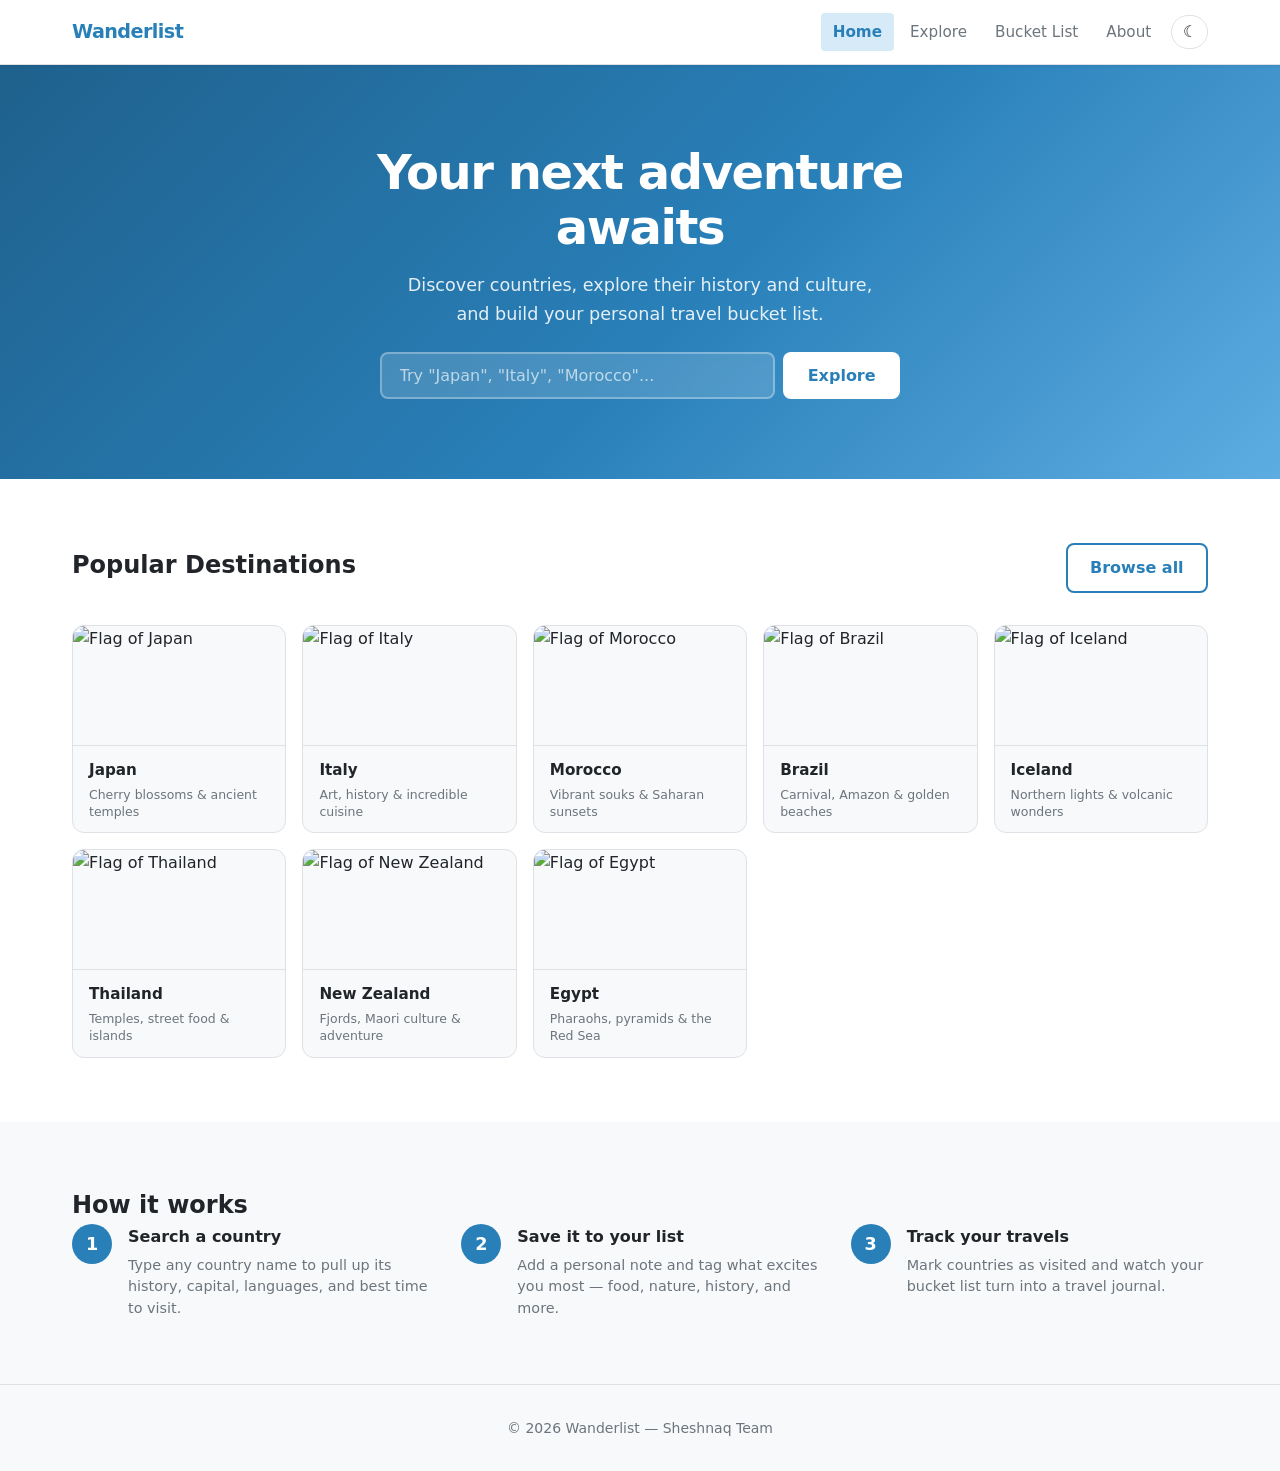
==== src/index.html @ 9b08ce26 "implemented homepage, base.css and home.css and components.js" ====
<!DOCTYPE html>
<html lang="en">
<head>
  <meta charset="UTF-8">
  <meta name="viewport" content="width=device-width, initial-scale=1.0">
  <meta name="description" content="Search countries, explore landmarks and culture, and build your travel bucket list.">
  <title>Wanderlist — Discover Your Next Destination</title>

  <link rel="stylesheet" href="css/base.css">
  <link rel="stylesheet" href="css/layout.css">
  <link rel="stylesheet" href="css/components.css">
  <link rel="stylesheet" href="css/home.css">
</head>
<body>

  <!-- Shared nav injected by components.js -->
  <div id="nav-placeholder"></div>

  <main id="main-content">

    <!-- ── Hero ── -->
    <section class="hero" aria-labelledby="hero-heading">
      <div class="hero-content">
        <h1 class="hero-title" id="hero-heading">Your next adventure awaits</h1>
        <p class="hero-subtitle">
          Discover countries, explore their history and culture, and build your personal travel bucket list.
        </p>
        <form class="search-bar" role="search" id="hero-form">
          <label for="hero-input" class="sr-only">Search for a country</label>
          <input
            type="search"
            id="hero-input"
            name="q"
            placeholder='Try "Japan", "Italy", "Morocco"...'
            autocomplete="off"
            autocapitalize="words"
            spellcheck="false"
          >
          <button type="submit" class="btn btn-white">Explore</button>
        </form>
      </div>
    </section>

    <!-- ── Bucket list teaser (only visible when entries exist) ── -->
    <div class="container">
      <div class="bucket-teaser hidden" id="bucket-teaser" role="status" aria-live="polite">
        <p id="bucket-teaser-text"></p>
        <a href="bucket-list.html" class="btn btn-outline">View Bucket List</a>
      </div>
    </div>

    <!-- ── Featured Destinations ── -->
    <section class="section" aria-labelledby="featured-heading">
      <div class="container">
        <div class="section-header">
          <h2 class="section-title" id="featured-heading">Popular Destinations</h2>
          <a href="explore.html" class="btn btn-outline">Browse all</a>
        </div>
        <div class="card-grid" id="featured-grid">
          <!-- Cards injected by home.js -->
        </div>
      </div>
    </section>

    <!-- ── How it works ── -->
    <section class="section how-it-works" aria-labelledby="how-heading">
      <div class="container">
        <h2 class="section-title" id="how-heading">How it works</h2>
        <ol class="steps-list">
          <li class="step-item">
            <span class="step-number" aria-hidden="true">1</span>
            <div>
              <h3 class="step-title">Search a country</h3>
              <p class="step-desc">Type any country name to pull up its history, capital, languages, and best time to visit.</p>
            </div>
          </li>
          <li class="step-item">
            <span class="step-number" aria-hidden="true">2</span>
            <div>
              <h3 class="step-title">Save it to your list</h3>
              <p class="step-desc">Add a personal note and tag what excites you most — food, nature, history, and more.</p>
            </div>
          </li>
          <li class="step-item">
            <span class="step-number" aria-hidden="true">3</span>
            <div>
              <h3 class="step-title">Track your travels</h3>
              <p class="step-desc">Mark countries as visited and watch your bucket list turn into a travel journal.</p>
            </div>
          </li>
        </ol>
      </div>
    </section>

  </main>

  <!-- Shared footer injected by components.js -->
  <div id="footer-placeholder"></div>

  <script type="module" src="js/home.js"></script>
</body>
</html>
---- src/css/base.css ----
/* base.css — Design tokens, reset, and global typography */

/* ── Design Tokens ── */
:root {
  /* Colors */
  --color-primary:       #2980b9;
  --color-primary-dark:  #1f618d;
  --color-primary-light: #d6eaf8;
  --color-success:       #2ecc71;
  --color-success-dark:  #27ae60;
  --color-danger:        #c0392b;
  --color-danger-bg:     #fdf0ee;
  --color-danger-border: #e8bfbb;

  /* Surface */
  --color-bg:        #ffffff;
  --color-bg-alt:    #f8f9fa;
  --color-border:    #dee2e6;
  --color-text:      #212529;
  --color-text-muted:#6c757d;

  /* Shape */
  --radius-sm:   4px;
  --radius-md:   8px;
  --radius-lg:   12px;
  --radius-pill: 9999px;

  /* Elevation */
  --shadow-sm: 0 1px 3px rgba(0, 0, 0, 0.08);
  --shadow-md: 0 2px 8px rgba(0, 0, 0, 0.12);
  --shadow-lg: 0 8px 24px rgba(0, 0, 0, 0.15);

  /* Layout */
  --nav-height:    64px;
  --container-max: 1200px;

  /* Spacing scale */
  --space-xs: 0.25rem;
  --space-sm: 0.5rem;
  --space-md: 1rem;
  --space-lg: 2rem;
  --space-xl: 4rem;

  /* Typography */
  --font-sans: system-ui, -apple-system, 'Segoe UI', Roboto, sans-serif;

  /* Motion */
  --transition: 0.2s ease;
}

/* ── Dark mode overrides ── */
[data-theme="dark"] {
  --color-bg:          #1a1a2e;
  --color-bg-alt:      #16213e;
  --color-border:      #2d3561;
  --color-text:        #e0e0e0;
  --color-text-muted:  #9e9e9e;
  --color-primary-light: #1a3a5c;
  --shadow-sm: 0 1px 3px rgba(0, 0, 0, 0.4);
  --shadow-md: 0 2px 8px rgba(0, 0, 0, 0.5);
  --shadow-lg: 0 8px 24px rgba(0, 0, 0, 0.6);
}

/* ── Reset ── */
*,
*::before,
*::after {
  box-sizing: border-box;
  margin: 0;
  padding: 0;
}

html {
  scroll-behavior: smooth;
  -webkit-text-size-adjust: 100%;
}

body {
  font-family: var(--font-sans);
  background: var(--color-bg);
  color: var(--color-text);
  line-height: 1.6;
  min-height: 100vh;
  display: flex;
  flex-direction: column;
  transition: background var(--transition), color var(--transition);
}

main { flex: 1; }

img { max-width: 100%; display: block; }

a { color: var(--color-primary); }

/* ── Utilities ── */
.sr-only {
  position: absolute;
  width: 1px;
  height: 1px;
  padding: 0;
  margin: -1px;
  overflow: hidden;
  clip: rect(0, 0, 0, 0);
  white-space: nowrap;
  border: 0;
}

.hidden { display: none !important; }
---- src/css/layout.css ----
/* layout.css — Container, section spacing, and grid utilities */

/* ── Container ── */
.container {
  max-width: var(--container-max);
  margin: 0 auto;
  padding: 0 var(--space-lg);
}

@media (max-width: 600px) {
  .container { padding: 0 var(--space-md); }
}

/* ── Section spacing ── */
.section {
  padding: var(--space-xl) 0;
}

.section-header {
  display: flex;
  align-items: baseline;
  justify-content: space-between;
  margin-bottom: var(--space-lg);
  flex-wrap: wrap;
  gap: var(--space-sm);
}

.section-title {
  font-size: 1.5rem;
  font-weight: 700;
  color: var(--color-text);
}

/* ── Responsive card grid ── */
.card-grid {
  display: grid;
  grid-template-columns: repeat(auto-fill, minmax(180px, 1fr));
  gap: var(--space-md);
}

@media (max-width: 480px) {
  .card-grid {
    grid-template-columns: repeat(2, 1fr);
    gap: var(--space-sm);
  }
}
---- src/css/components.css ----
/* components.css — Shared UI components: nav, footer, cards, buttons, search, hero */

/* ── Skip link (A11y) ── */
.skip-link {
  position: absolute;
  top: -100px;
  left: 1rem;
  background: var(--color-primary);
  color: #fff;
  padding: 0.5rem 1rem;
  border-radius: var(--radius-sm);
  text-decoration: none;
  z-index: 1000;
  transition: top var(--transition);
}
.skip-link:focus { top: 1rem; }

/* ── Site Header / Navbar ── */
.site-header {
  position: sticky;
  top: 0;
  z-index: 100;
  background: var(--color-bg);
  border-bottom: 1px solid var(--color-border);
  box-shadow: var(--shadow-sm);
  transition: background var(--transition), border-color var(--transition);
}

.navbar {
  display: flex;
  align-items: center;
  height: var(--nav-height);
  max-width: var(--container-max);
  margin: 0 auto;
  padding: 0 var(--space-lg);
  gap: var(--space-sm);
}

.nav-brand {
  font-size: 1.2rem;
  font-weight: 800;
  color: var(--color-primary);
  text-decoration: none;
  margin-right: auto;
  letter-spacing: -0.03em;
  flex-shrink: 0;
}
.nav-brand:hover { color: var(--color-primary-dark); }

.nav-links {
  display: flex;
  list-style: none;
  gap: var(--space-xs);
}

.nav-link {
  display: block;
  text-decoration: none;
  color: var(--color-text-muted);
  padding: 0.4rem 0.75rem;
  border-radius: var(--radius-sm);
  font-size: 0.95rem;
  font-weight: 500;
  transition: color var(--transition), background var(--transition);
}
.nav-link:hover { color: var(--color-primary); background: var(--color-primary-light); }
.nav-link.active {
  color: var(--color-primary);
  font-weight: 600;
  background: var(--color-primary-light);
}

/* Theme toggle button */
.theme-toggle {
  background: none;
  border: 1px solid var(--color-border);
  border-radius: var(--radius-pill);
  padding: 0.3rem 0.65rem;
  cursor: pointer;
  font-size: 1rem;
  color: var(--color-text);
  transition: background var(--transition), border-color var(--transition);
  flex-shrink: 0;
  line-height: 1.4;
}
.theme-toggle:hover { background: var(--color-bg-alt); }
.theme-toggle:focus-visible { outline: 3px solid var(--color-primary); outline-offset: 2px; }

/* Hamburger menu button (mobile) */
.nav-toggle {
  display: none;
  flex-direction: column;
  justify-content: center;
  gap: 5px;
  background: none;
  border: none;
  cursor: pointer;
  padding: 0.4rem;
  border-radius: var(--radius-sm);
}
.nav-toggle span {
  display: block;
  width: 22px;
  height: 2px;
  background: var(--color-text);
  border-radius: 2px;
  transition: transform var(--transition), opacity var(--transition);
}
.nav-toggle:focus-visible { outline: 3px solid var(--color-primary); outline-offset: 2px; }

/* Hamburger → X animation */
.nav-toggle[aria-expanded="true"] span:nth-child(1) { transform: translateY(7px) rotate(45deg); }
.nav-toggle[aria-expanded="true"] span:nth-child(2) { opacity: 0; }
.nav-toggle[aria-expanded="true"] span:nth-child(3) { transform: translateY(-7px) rotate(-45deg); }

@media (max-width: 700px) {
  .nav-toggle { display: flex; }

  .nav-links {
    position: fixed;
    top: var(--nav-height);
    left: 0;
    right: 0;
    background: var(--color-bg);
    flex-direction: column;
    gap: 0.2rem;
    padding: var(--space-sm) var(--space-md) var(--space-md);
    border-bottom: 1px solid var(--color-border);
    box-shadow: var(--shadow-md);
    transform: translateY(-110%);
    transition: transform var(--transition);
  }
  .nav-links.open { transform: translateY(0); }

  .nav-link { padding: 0.65rem 1rem; font-size: 1rem; }
}

@media (max-width: 400px) {
  .navbar { padding: 0 var(--space-md); }
}

/* ── Site Footer ── */
.site-footer {
  text-align: center;
  padding: var(--space-lg);
  background: var(--color-bg-alt);
  border-top: 1px solid var(--color-border);
  color: var(--color-text-muted);
  font-size: 0.875rem;
  transition: background var(--transition), border-color var(--transition);
}

/* ── Spinner ── */
.spinner {
  width: 40px;
  height: 40px;
  border: 4px solid var(--color-border);
  border-top-color: var(--color-primary);
  border-radius: 50%;
  animation: spin 0.8s linear infinite;
}
@keyframes spin { to { transform: rotate(360deg); } }

/* ── Buttons ── */
.btn {
  display: inline-flex;
  align-items: center;
  justify-content: center;
  gap: 0.4rem;
  padding: 0.65rem 1.4rem;
  border: 2px solid transparent;
  border-radius: var(--radius-md);
  font-family: var(--font-sans);
  font-size: 1rem;
  font-weight: 600;
  cursor: pointer;
  text-decoration: none;
  transition: background var(--transition), border-color var(--transition),
              transform 0.1s ease, box-shadow var(--transition);
  white-space: nowrap;
}
.btn:focus-visible { outline: 3px solid var(--color-primary); outline-offset: 2px; }
.btn:active { transform: translateY(1px); }

.btn-primary { background: var(--color-primary); color: #fff; }
.btn-primary:hover { background: var(--color-primary-dark); box-shadow: var(--shadow-md); color: #fff; }

.btn-success { background: var(--color-success); color: #fff; }
.btn-success:hover { background: var(--color-success-dark); color: #fff; }
.btn-success:disabled { background: #95a5a6; cursor: not-allowed; }

.btn-outline {
  background: transparent;
  color: var(--color-primary);
  border-color: var(--color-primary);
}
.btn-outline:hover { background: var(--color-primary-light); color: var(--color-primary); }

.btn-white { background: #fff; color: var(--color-primary); }
.btn-white:hover { background: var(--color-primary-light); color: var(--color-primary-dark); }

/* ── Country Card ── */
.country-card {
  background: var(--color-bg-alt);
  border: 1px solid var(--color-border);
  border-radius: var(--radius-lg);
  overflow: hidden;
  text-decoration: none;
  color: var(--color-text);
  display: flex;
  flex-direction: column;
  transition: transform var(--transition), box-shadow var(--transition), border-color var(--transition);
}
.country-card:hover {
  transform: translateY(-4px);
  box-shadow: var(--shadow-lg);
  border-color: var(--color-primary);
}
.country-card:focus-visible {
  outline: 3px solid var(--color-primary);
  outline-offset: 2px;
}

.country-card-flag {
  width: 100%;
  height: 120px;
  object-fit: cover;
  border-bottom: 1px solid var(--color-border);
}

.country-card-body {
  padding: 0.75rem 1rem;
  flex: 1;
}

.country-card-name {
  font-weight: 700;
  font-size: 0.95rem;
  margin-bottom: 0.2rem;
}

.country-card-tagline {
  font-size: 0.78rem;
  color: var(--color-text-muted);
  line-height: 1.4;
}

/* ── Hero Section ── */
.hero {
  background: linear-gradient(135deg, var(--color-primary-dark) 0%, var(--color-primary) 55%, #5dade2 100%);
  color: #fff;
  padding: 5rem var(--space-lg);
  text-align: center;
}

.hero-content {
  max-width: 640px;
  margin: 0 auto;
  display: flex;
  flex-direction: column;
  align-items: center;
  gap: var(--space-md);
}

.hero-title {
  font-size: clamp(2rem, 5vw, 3rem);
  font-weight: 800;
  line-height: 1.15;
  letter-spacing: -0.03em;
}

.hero-subtitle {
  font-size: 1.1rem;
  opacity: 0.88;
  max-width: 480px;
}

/* ── Search Bar ── */
.search-bar {
  display: flex;
  width: 100%;
  max-width: 520px;
  gap: 0.5rem;
  margin-top: var(--space-sm);
}

.search-bar input {
  flex: 1;
  min-width: 0;
  padding: 0.75rem 1.1rem;
  border: 2px solid rgba(255, 255, 255, 0.3);
  border-radius: var(--radius-md);
  font-family: var(--font-sans);
  font-size: 1rem;
  background: rgba(255, 255, 255, 0.15);
  color: #fff;
  backdrop-filter: blur(4px);
  transition: border-color var(--transition), background var(--transition);
}
.search-bar input::placeholder { color: rgba(255, 255, 255, 0.65); }
.search-bar input:focus {
  outline: none;
  border-color: rgba(255, 255, 255, 0.75);
  background: rgba(255, 255, 255, 0.25);
}

/* Light variant for explore page */
.search-bar--light input {
  background: var(--color-bg);
  color: var(--color-text);
  border-color: var(--color-border);
}
.search-bar--light input::placeholder { color: var(--color-text-muted); }
.search-bar--light input:focus { border-color: var(--color-primary); }

/* ── Bucket List Teaser Banner ── */
.bucket-teaser {
  background: var(--color-primary-light);
  border: 1px solid var(--color-primary);
  border-radius: var(--radius-lg);
  padding: var(--space-md) var(--space-lg);
  display: flex;
  align-items: center;
  justify-content: space-between;
  gap: var(--space-md);
  flex-wrap: wrap;
  transition: background var(--transition);
}

.bucket-teaser p {
  color: var(--color-primary-dark);
  font-weight: 500;
}

[data-theme="dark"] .bucket-teaser p { color: var(--color-primary); }

/* ── Inline loading / error states ── */
.loading-state {
  display: flex;
  flex-direction: column;
  align-items: center;
  gap: var(--space-md);
  padding: var(--space-xl) var(--space-lg);
  color: var(--color-text-muted);
}

.error-state {
  text-align: center;
  padding: var(--space-lg);
  color: var(--color-danger);
  background: var(--color-danger-bg);
  border: 1px solid var(--color-danger-border);
  border-radius: var(--radius-md);
  margin: var(--space-lg) auto;
  max-width: 500px;
}
---- src/css/home.css ----
/* home.css — Styles specific to the home page */

/* ── Hero bucket-teaser spacing ── */
#bucket-teaser {
  margin-top: var(--space-lg);
}

/* ── How it works section ── */
.how-it-works {
  background: var(--color-bg-alt);
  transition: background var(--transition);
}

.steps-list {
  list-style: none;
  display: grid;
  grid-template-columns: repeat(auto-fit, minmax(220px, 1fr));
  gap: var(--space-lg);
  padding: 0;
  counter-reset: none;
}

.step-item {
  display: flex;
  align-items: flex-start;
  gap: var(--space-md);
}

.step-number {
  display: flex;
  align-items: center;
  justify-content: center;
  flex-shrink: 0;
  width: 2.5rem;
  height: 2.5rem;
  border-radius: 50%;
  background: var(--color-primary);
  color: #fff;
  font-weight: 700;
  font-size: 1.1rem;
}

.step-title {
  font-size: 1rem;
  font-weight: 700;
  margin-bottom: 0.3rem;
  color: var(--color-text);
}

.step-desc {
  font-size: 0.9rem;
  color: var(--color-text-muted);
  line-height: 1.5;
}

@media (max-width: 600px) {
  .steps-list { grid-template-columns: 1fr; gap: var(--space-md); }
}
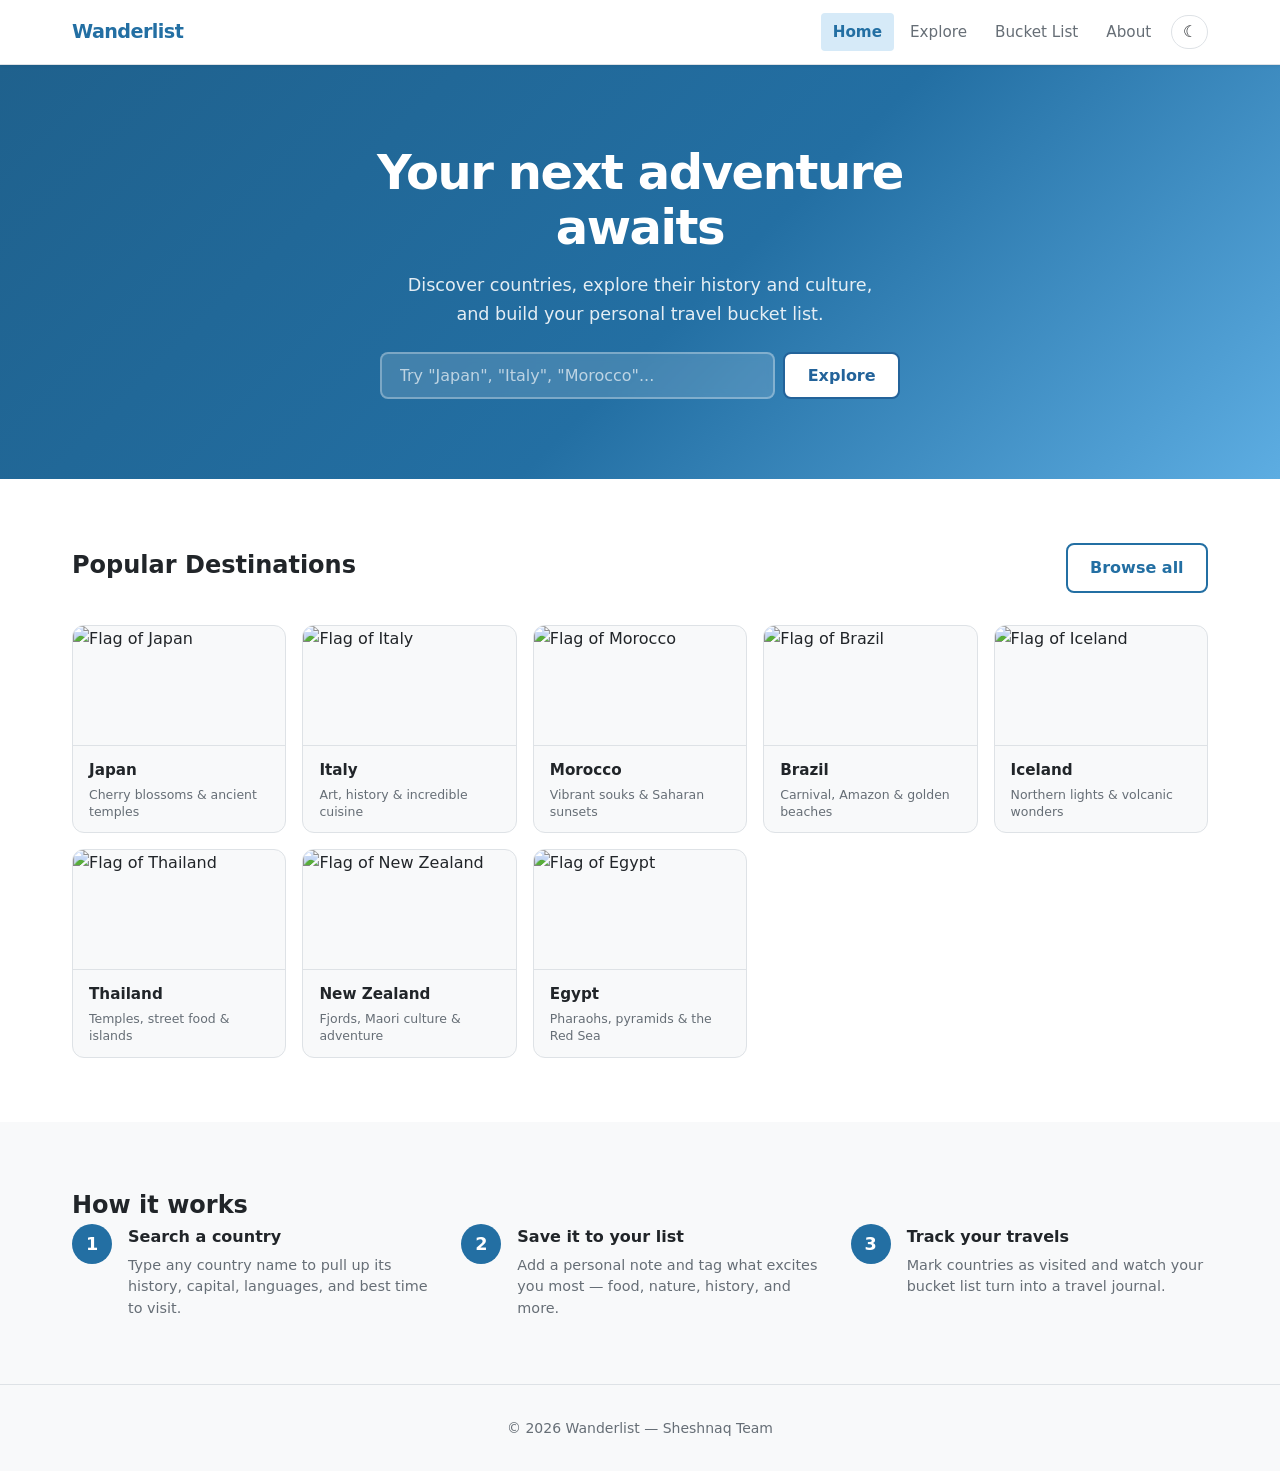
==== commit 6011a0e9: "B12 Final Implementation Here's what's in place for B12:  Alt text — all flag images use alt="Flag o" ====
--- a/src/index.html
+++ b/src/index.html
@@ -20,7 +20,7 @@
 
     <!-- ── Hero ── -->
     <section class="hero" aria-labelledby="hero-heading">
-      <div class="hero-content">
+      <header class="hero-content">
         <h1 class="hero-title" id="hero-heading">Your next adventure awaits</h1>
         <p class="hero-subtitle">
           Discover countries, explore their history and culture, and build your personal travel bucket list.
@@ -38,27 +38,27 @@
           >
           <button type="submit" class="btn btn-white">Explore</button>
         </form>
-      </div>
+    </header>
     </section>
 
     <!-- ── Bucket list teaser (only visible when entries exist) ── -->
-    <div class="container">
-      <div class="bucket-teaser hidden" id="bucket-teaser" role="status" aria-live="polite">
+    <section class="container">
+      <aside class="bucket-teaser hidden" id="bucket-teaser" role="status" aria-live="polite">
         <p id="bucket-teaser-text"></p>
         <a href="bucket-list.html" class="btn btn-outline">View Bucket List</a>
-      </div>
-    </div>
+      </aside>
+    </section>
 
     <!-- ── Featured Destinations ── -->
     <section class="section" aria-labelledby="featured-heading">
       <div class="container">
-        <div class="section-header">
+        <header class="section-header">
           <h2 class="section-title" id="featured-heading">Popular Destinations</h2>
           <a href="explore.html" class="btn btn-outline">Browse all</a>
-        </div>
-        <div class="card-grid" id="featured-grid">
+        </header>
+        <ul class="card-grid" id="featured-grid">
           <!-- Cards injected by home.js -->
-        </div>
+        </ul>
       </div>
     </section>
 
@@ -69,24 +69,24 @@
         <ol class="steps-list">
           <li class="step-item">
             <span class="step-number" aria-hidden="true">1</span>
-            <div>
+            <article>
               <h3 class="step-title">Search a country</h3>
               <p class="step-desc">Type any country name to pull up its history, capital, languages, and best time to visit.</p>
-            </div>
+            </article>
           </li>
           <li class="step-item">
             <span class="step-number" aria-hidden="true">2</span>
-            <div>
+            <article>
               <h3 class="step-title">Save it to your list</h3>
               <p class="step-desc">Add a personal note and tag what excites you most — food, nature, history, and more.</p>
-            </div>
+            </article>
           </li>
           <li class="step-item">
             <span class="step-number" aria-hidden="true">3</span>
-            <div>
+            <article>
               <h3 class="step-title">Track your travels</h3>
               <p class="step-desc">Mark countries as visited and watch your bucket list turn into a travel journal.</p>
-            </div>
+            </article>
           </li>
         </ol>
       </div>
--- a/src/css/base.css
+++ b/src/css/base.css
@@ -3,11 +3,11 @@
 /* ── Design Tokens ── */
 :root {
   /* Colors */
-  --color-primary:       #2980b9;
+  --color-primary:       #236fa3;
   --color-primary-dark:  #1f618d;
   --color-primary-light: #d6eaf8;
-  --color-success:       #2ecc71;
-  --color-success-dark:  #27ae60;
+  --color-success:       #1e7e34;
+  --color-success-dark:  #155729;
   --color-danger:        #c0392b;
   --color-danger-bg:     #fdf0ee;
   --color-danger-border: #e8bfbb;
@@ -17,7 +17,7 @@
   --color-bg-alt:    #f8f9fa;
   --color-border:    #dee2e6;
   --color-text:      #212529;
-  --color-text-muted:#6c757d;
+  --color-text-muted:#666e76;
 
   /* Shape */
   --radius-sm:   4px;
@@ -106,3 +106,65 @@
 }
 
 .hidden { display: none !important; }
+
+/* ── Print styles (S41) ── */
+@media print {
+  * {
+    background: #fff !important;
+    color: #000 !important;
+    box-shadow: none !important;
+    text-shadow: none !important;
+  }
+
+  @page { margin: 2cm; }
+
+  body { font-size: 12pt; line-height: 1.5; }
+
+  /* Hide navigation chrome and interactive controls */
+  .site-header,
+  .site-footer,
+  .skip-link,
+  .theme-toggle,
+  .nav-toggle,
+  .spinner,
+  .loading-state,
+  .error-state,
+  .explore-controls,
+  .bucket-form-card,
+  .tab-list,
+  .bucket-teaser,
+  #loading,
+  #error-message,
+  .btn { display: none !important; }
+
+  /* Show all tab panels on country detail page */
+  .tab-panel {
+    display: block !important;
+    opacity: 1 !important;
+    animation: none !important;
+  }
+  .tab-panel + .tab-panel {
+    margin-top: 1.5rem;
+    border-top: 1px solid #ccc;
+    padding-top: 1rem;
+  }
+
+  /* Don't split cards across pages */
+  .country-card {
+    break-inside: avoid;
+    page-break-inside: avoid;
+    border: 1px solid #ccc;
+  }
+
+  /* 3-column grid for explore page */
+  .explore-grid { grid-template-columns: repeat(3, 1fr) !important; }
+
+  /* Show link URLs (skip cards and brand to avoid noise) */
+  a[href]:not(.country-card):not(.nav-brand)::after {
+    content: " (" attr(href) ")";
+    font-size: 0.8em;
+    color: #555;
+  }
+
+  .wiki-thumbnail { float: none; max-width: 160px; }
+}
--- a/src/css/layout.css
+++ b/src/css/layout.css
@@ -36,6 +36,8 @@
   display: grid;
   grid-template-columns: repeat(auto-fill, minmax(180px, 1fr));
   gap: var(--space-md);
+  list-style: none;
+  padding: 0;
 }
 
 @media (max-width: 480px) {
--- a/src/css/components.css
+++ b/src/css/components.css
@@ -117,6 +117,7 @@
   .nav-toggle { display: flex; }
 
   .nav-links {
+    display: none;
     position: fixed;
     top: var(--nav-height);
     left: 0;
@@ -130,7 +131,10 @@
     transform: translateY(-110%);
     transition: transform var(--transition);
   }
-  .nav-links.open { transform: translateY(0); }
+  .nav-links.open { 
+    transform: translateY(0);
+    display: flex;
+  }
 
   .nav-link { padding: 0.65rem 1rem; font-size: 1rem; }
 }
@@ -196,7 +200,11 @@
 }
 .btn-outline:hover { background: var(--color-primary-light); color: var(--color-primary); }
 
-.btn-white { background: #fff; color: var(--color-primary); }
+.btn-white { background: #fff; 
+  /* color: var(--color-primary); */
+  color: #23639a; /* darker blue — contrast >= 4.5:1 on #ffffff */
+  border-color: currentColor;
+}
 .btn-white:hover { background: var(--color-primary-light); color: var(--color-primary-dark); }
 
 /* ── Country Card ── */
@@ -332,6 +340,16 @@
   font-weight: 500;
 }
 
+.bucket-teaser .btn-outline {
+  color: var(--color-primary-dark);
+  border-color: var(--color-primary-dark);
+}
+.bucket-teaser .btn-outline:hover {
+  background: var(--color-primary-dark);
+  border-color: var(--color-primary-dark);
+  color: #fff;
+}
+
 [data-theme="dark"] .bucket-teaser p { color: var(--color-primary); }
 
 /* ── Inline loading / error states ── */
